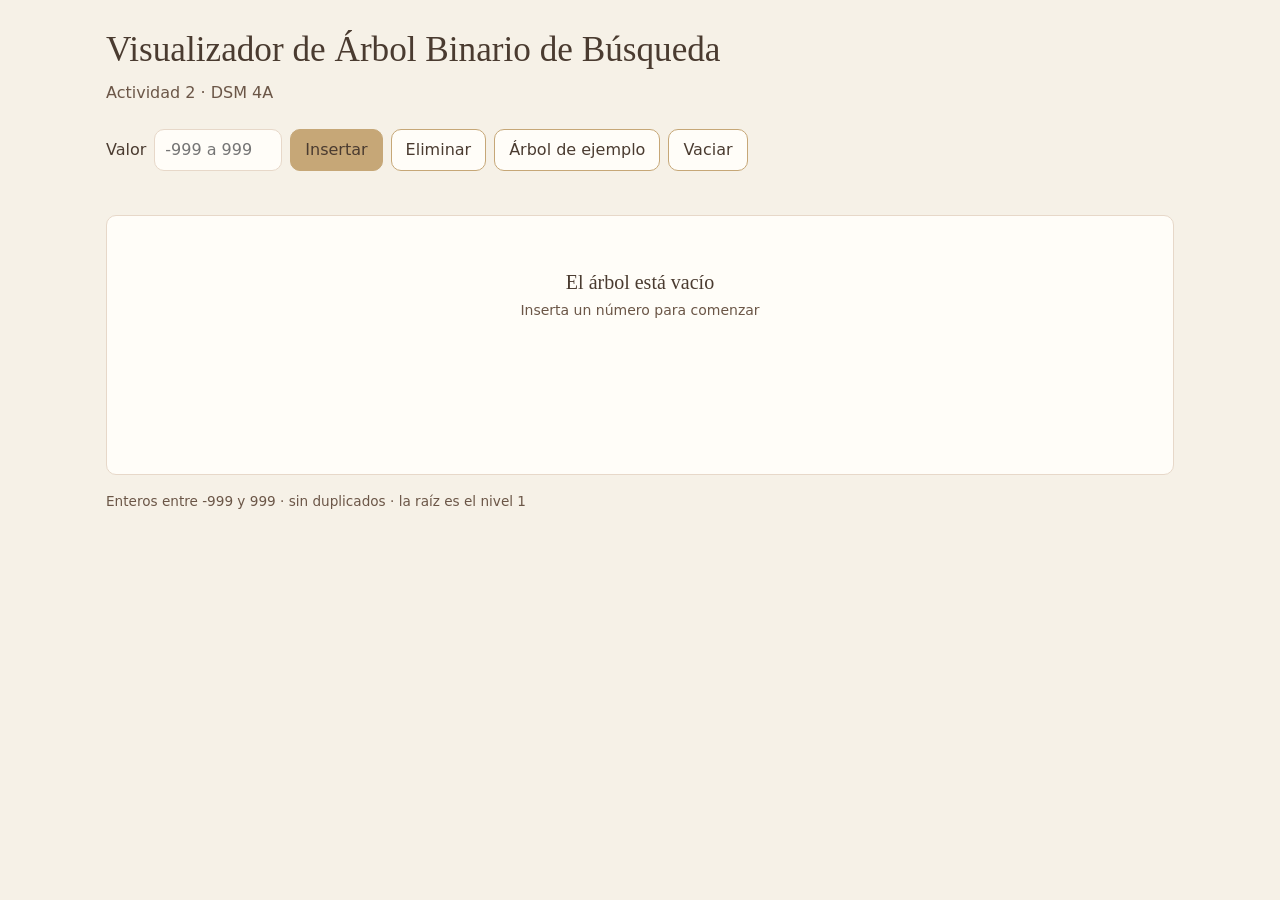
==== index.html @ 90ea9321 "Agrega representación gráfica del ABB en SVG (fase 2) - js/arbol-svg.js: cálculo de posiciones sin D" ====
<!DOCTYPE html>
<html lang="es">
<head>
  <meta charset="UTF-8">
  <meta name="viewport" content="width=device-width, initial-scale=1">
  <title>Visualizador de ABB</title>
  <meta name="description" content="Visualizador interactivo de un Árbol Binario de Búsqueda (ABB).">
  <link rel="stylesheet" href="css/estilos.css">
</head>
<body>
  <header class="encabezado contenedor">
    <h1>Visualizador de Árbol Binario de Búsqueda</h1>
    <p>Actividad 2 · DSM 4A</p>
  </header>

  <main class="contenedor">
    <!-- Controles PROVISIONALES para probar el dibujo.
         El menú definitivo se construye en la fase 3 (js/ui.js). -->
    <form id="formulario" class="controles" autocomplete="off">
      <label for="valor">Valor</label>
      <input id="valor" type="number" inputmode="numeric" step="1" min="-999" max="999" placeholder="-999 a 999">
      <button type="submit" class="boton boton-principal">Insertar</button>
      <button type="button" class="boton" id="btn-eliminar">Eliminar</button>
      <button type="button" class="boton" id="btn-ejemplo">Árbol de ejemplo</button>
      <button type="button" class="boton" id="btn-vaciar">Vaciar</button>
    </form>
    <p id="mensaje" class="mensaje" role="status" aria-live="polite"></p>

    <section class="lienzo" aria-label="Dibujo del árbol">
      <svg id="arbol" role="img" aria-label="Árbol binario de búsqueda"></svg>
    </section>
  </main>

  <footer class="pie contenedor">
    Enteros entre -999 y 999 · sin duplicados · la raíz es el nivel 1
  </footer>

  <script type="module" src="js/main.js"></script>
</body>
</html>
---- css/estilos.css ----
/* =========================================================
   Estilos del Visualizador de ABB
   Persona A

   Dirección artística (preliminar): jardín antiguo, pintura
   romántica; vintage, botánico, delicado y elegante.
   La decoración definitiva se hará en la fase de diseño; aquí
   solo hay estructura, legibilidad y los colores base.
   ========================================================= */

:root {
  /* Paleta preliminar */
  --marfil: #F6F1E7;
  --beige-calido: #E7D8C9;
  --rosa-antiguo: #D8C1B2;
  --verde-salvia: #A6B098;
  --marron-calido: #6B5647;
  --dorado-envejecido: #C6A777;

  /* Tonos derivados (para contraste suficiente en texto) */
  --marron-oscuro: #4A3B30;
  --papel: #FFFDF8;
  --verde-oscuro: #5E6B4E;
  --terracota: #9A4A3F;

  /* Roles: el resto del CSS usa estos nombres, no los colores directos */
  --color-fondo: var(--marfil);
  --color-superficie: var(--papel);
  --color-borde: var(--beige-calido);
  --color-texto: var(--marron-oscuro);
  --color-texto-suave: var(--marron-calido);
  --color-acento: var(--dorado-envejecido);
  --color-exito: var(--verde-oscuro);
  --color-error: var(--terracota);

  --color-nodo: var(--marfil);
  --color-nodo-borde: var(--verde-salvia);
  --color-nodo-texto: var(--marron-oscuro);
  --color-raiz: var(--dorado-envejecido);
  --color-raiz-borde: var(--marron-calido);
  --color-arista: var(--marron-calido);

  --fuente-titulos: Georgia, "Times New Roman", serif;
  --fuente-texto: system-ui, -apple-system, "Segoe UI", Roboto, sans-serif;
  --radio-borde: 10px;

  color-scheme: light;
}

/* ---------- Base ---------- */
*, *::before, *::after { box-sizing: border-box; }

body {
  margin: 0;
  background: var(--color-fondo);
  color: var(--color-texto);
  font-family: var(--fuente-texto);
  line-height: 1.5;
}

.contenedor {
  max-width: 1100px;
  margin: 0 auto;
  padding: 0 16px;
}

h1, h2 { font-family: var(--fuente-titulos); font-weight: normal; }

/* ---------- Encabezado ---------- */
/* Solo padding vertical: el horizontal (16px) lo da .contenedor */
.encabezado { padding-top: 24px; padding-bottom: 8px; }
.encabezado h1 { margin: 0; font-size: clamp(1.5rem, 4vw, 2.2rem); }
.encabezado p { margin: 4px 0 0; color: var(--color-texto-suave); }

/* ---------- Controles (provisionales) ---------- */
.controles {
  display: flex;
  flex-wrap: wrap;
  align-items: center;
  gap: 8px;
  margin: 16px 0 8px;
}

.controles input {
  width: 8rem;
  padding: 8px 10px;
  font: inherit;
  color: var(--color-texto);
  background: var(--color-superficie);
  border: 1px solid var(--color-borde);
  border-radius: var(--radio-borde);
}

.boton {
  padding: 8px 14px;
  font: inherit;
  color: var(--color-texto);
  background: var(--color-superficie);
  border: 1px solid var(--color-acento);
  border-radius: var(--radio-borde);
  cursor: pointer;
}
.boton:hover { background: var(--beige-calido); }
.boton-principal { background: var(--color-acento); }
.boton-principal:hover { background: var(--rosa-antiguo); }

input:focus-visible, .boton:focus-visible {
  outline: 2px solid var(--marron-calido);
  outline-offset: 2px;
}

.mensaje { min-height: 1.5em; margin: 4px 0 12px; }
.mensaje.exito { color: var(--color-exito); }
.mensaje.error { color: var(--color-error); }

/* ---------- Área del árbol ----------
   El SVG mide lo mismo que el dibujo. Si es más grande que el
   área, aparecen barras de desplazamiento. margin: 0 auto lo
   centra cuando es más pequeño, sin recortar cuando es más grande. */
.lienzo {
  overflow: auto;
  min-height: 260px;
  max-height: 70vh;
  padding: 8px;
  background: var(--color-superficie);
  border: 1px solid var(--color-borde);
  border-radius: var(--radio-borde);
}
.lienzo svg { display: block; margin: 0 auto; }

/* ---------- Árbol (SVG) ---------- */
.arista {
  stroke: var(--color-arista);
  stroke-width: 2;
  stroke-opacity: 0.55;
}

.nodo circle {
  fill: var(--color-nodo);
  stroke: var(--color-nodo-borde);
  stroke-width: 2.5;
}

.nodo text {
  fill: var(--color-nodo-texto);
  font-family: var(--fuente-texto);
  font-size: 14px;
  font-weight: 600;
  font-variant-numeric: tabular-nums;
  text-anchor: middle;
  dominant-baseline: central;
  pointer-events: none;
}

.nodo-raiz circle {
  fill: var(--color-raiz);
  stroke: var(--color-raiz-borde);
  stroke-width: 3;
}

.nodo .etiqueta-raiz {
  fill: var(--color-texto-suave);
  font-family: var(--fuente-titulos);
  font-size: 12px;
  font-style: italic;
  font-weight: normal;
}

.estado-vacio text { text-anchor: middle; dominant-baseline: central; }
.estado-vacio-titulo { fill: var(--color-texto); font-family: var(--fuente-titulos); font-size: 20px; }
.estado-vacio-ayuda { fill: var(--color-texto-suave); font-size: 14px; }

/* Clases del contrato de animación (estilo provisional, sin animar todavía) */
.nodo-activo circle { fill: var(--rosa-antiguo); stroke: var(--dorado-envejecido); }
.nodo-visitado circle { fill: var(--verde-salvia); }

/* ---------- Pie ---------- */
.pie { padding-top: 16px; padding-bottom: 24px;color: var(--color-texto-suave); font-size: 0.85rem; }
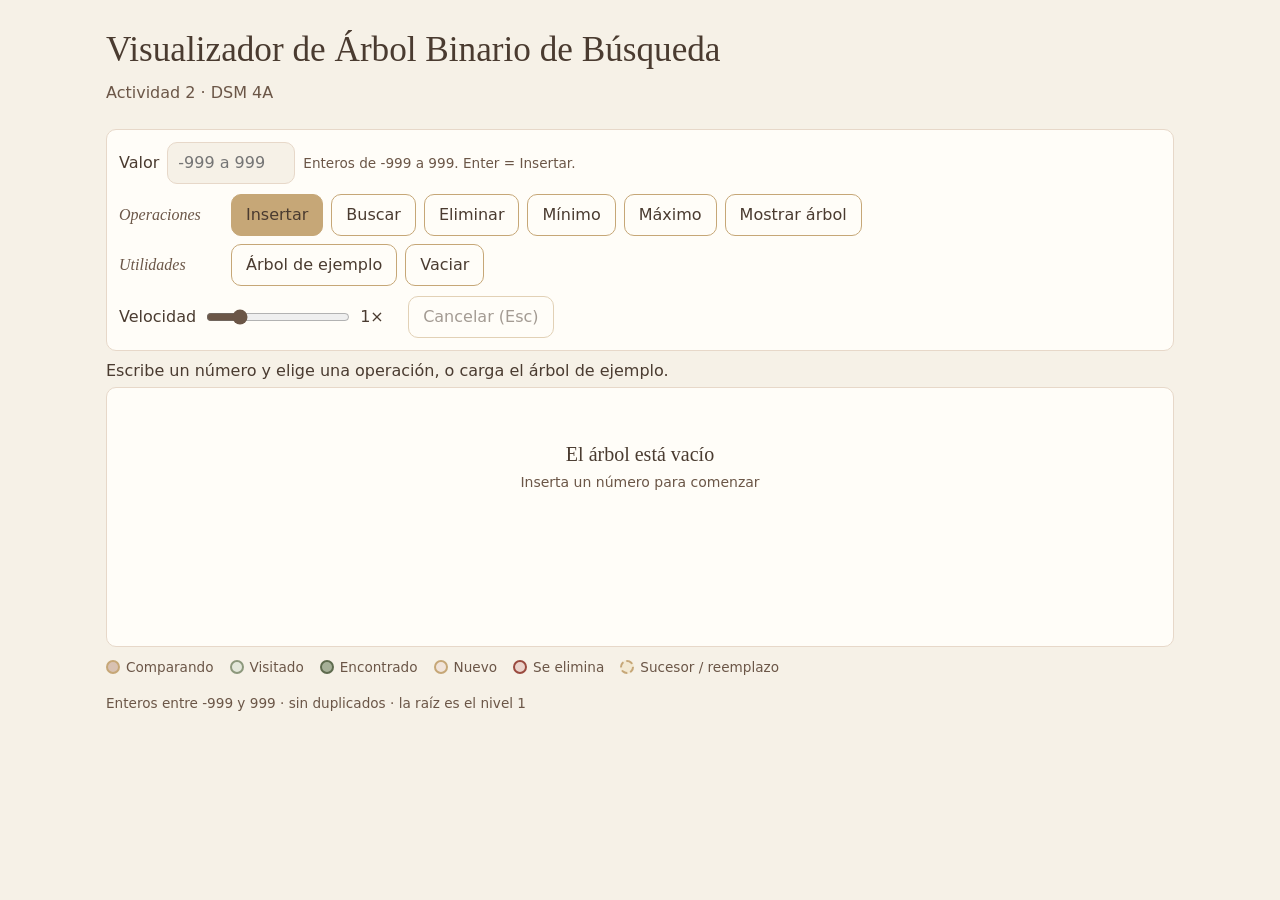
==== commit a1c928d1: "Agrega operaciones interactivas de la Parte A y animador compartido (fase 3) - js/animacion.js: anim" ====
--- a/index.html
+++ b/index.html
@@ -3,6 +3,7 @@
 <head>
   <meta charset="UTF-8">
   <meta name="viewport" content="width=device-width, initial-scale=1">
+  <link rel="icon" href="data:,">
   <title>Visualizador de ABB</title>
   <meta name="description" content="Visualizador interactivo de un Árbol Binario de Búsqueda (ABB).">
   <link rel="stylesheet" href="css/estilos.css">
@@ -14,21 +15,40 @@
   </header>
 
   <main class="contenedor">
-    <!-- Controles PROVISIONALES para probar el dibujo.
-         El menú definitivo se construye en la fase 3 (js/ui.js). -->
-    <form id="formulario" class="controles" autocomplete="off">
-      <label for="valor">Valor</label>
-      <input id="valor" type="number" inputmode="numeric" step="1" min="-999" max="999" placeholder="-999 a 999">
-      <button type="submit" class="boton boton-principal">Insertar</button>
-      <button type="button" class="boton" id="btn-eliminar">Eliminar</button>
-      <button type="button" class="boton" id="btn-ejemplo">Árbol de ejemplo</button>
-      <button type="button" class="boton" id="btn-vaciar">Vaciar</button>
-    </form>
+    <section class="panel" aria-label="Controles">
+      <form id="formulario" class="fila-entrada" autocomplete="off">
+        <label for="valor">Valor</label>
+        <input id="valor" type="number" inputmode="numeric" step="1" min="-999" max="999"
+               placeholder="-999 a 999" aria-describedby="ayuda-valor">
+        <span id="ayuda-valor" class="ayuda">Enteros de -999 a 999. Enter = Insertar.</span>
+      </form>
+
+      <!-- Los botones se generan desde js/ui.js (y luego la Parte B agrega los suyos). -->
+      <div id="menu" class="menu"></div>
+
+      <div class="fila-reproduccion">
+        <label for="velocidad">Velocidad</label>
+        <input id="velocidad" type="range" min="0.5" max="3" step="0.5" value="1">
+        <output id="velocidad-texto" for="velocidad">1×</output>
+        <button type="button" id="btn-cancelar" class="boton boton-cancelar" disabled>Cancelar (Esc)</button>
+      </div>
+    </section>
+
     <p id="mensaje" class="mensaje" role="status" aria-live="polite"></p>
+    <p id="camino" class="camino" hidden></p>
 
-    <section class="lienzo" aria-label="Dibujo del árbol">
+    <section id="lienzo" class="lienzo" aria-label="Dibujo del árbol">
       <svg id="arbol" role="img" aria-label="Árbol binario de búsqueda"></svg>
     </section>
+
+    <ul class="leyenda" aria-label="Significado de los colores">
+      <li><span class="muestra muestra-activo"></span>Comparando</li>
+      <li><span class="muestra muestra-visitado"></span>Visitado</li>
+      <li><span class="muestra muestra-encontrado"></span>Encontrado</li>
+      <li><span class="muestra muestra-nuevo"></span>Nuevo</li>
+      <li><span class="muestra muestra-eliminando"></span>Se elimina</li>
+      <li><span class="muestra muestra-sucesor"></span>Sucesor / reemplazo</li>
+    </ul>
   </main>
 
   <footer class="pie contenedor">
--- a/css/estilos.css
+++ b/css/estilos.css
@@ -40,6 +40,27 @@
   --color-raiz-borde: var(--marron-calido);
   --color-arista: var(--marron-calido);
 
+  /* Estados de animación (tonos suaves de la misma paleta) */
+  --estado-activo: var(--rosa-antiguo);
+  --estado-activo-borde: var(--dorado-envejecido);
+  --estado-visitado: #E3E7DA;          /* salvia muy clara */
+  --estado-visitado-borde: #8C987C;    /* salvia oscura */
+  --estado-encontrado: var(--verde-salvia);   /* distinto del dorado de la raíz */
+  --estado-encontrado-borde: var(--verde-oscuro);
+  --estado-nuevo: #F1E4DA;             /* rosa antiguo muy claro */
+  --estado-nuevo-borde: var(--dorado-envejecido);
+  --estado-eliminando: #EBD3CB;        /* terracota muy clara */
+  --estado-eliminando-borde: var(--terracota);
+  --estado-sucesor: #F3E9D2;           /* dorado muy claro */
+  --estado-sucesor-borde: var(--dorado-envejecido);
+  --estado-camino: var(--dorado-envejecido);
+
+  /* Duraciones base (a velocidad 1). El animador cambia --factor-velocidad. */
+  --duracion-cambio: 320ms;
+  --duracion-aparecer: 520ms;
+  --duracion-mover: 780ms;
+  --curva-suave: cubic-bezier(0.25, 0.1, 0.25, 1);
+
   --fuente-titulos: Georgia, "Times New Roman", serif;
   --fuente-texto: system-ui, -apple-system, "Segoe UI", Roboto, sans-serif;
   --radio-borde: 10px;
@@ -72,25 +93,7 @@
 .encabezado h1 { margin: 0; font-size: clamp(1.5rem, 4vw, 2.2rem); }
 .encabezado p { margin: 4px 0 0; color: var(--color-texto-suave); }
 
-/* ---------- Controles (provisionales) ---------- */
-.controles {
-  display: flex;
-  flex-wrap: wrap;
-  align-items: center;
-  gap: 8px;
-  margin: 16px 0 8px;
-}
-
-.controles input {
-  width: 8rem;
-  padding: 8px 10px;
-  font: inherit;
-  color: var(--color-texto);
-  background: var(--color-superficie);
-  border: 1px solid var(--color-borde);
-  border-radius: var(--radio-borde);
-}
-
+/* ---------- Botones ---------- */
 .boton {
   padding: 8px 14px;
   font: inherit;
@@ -109,9 +112,61 @@
   outline-offset: 2px;
 }
 
-.mensaje { min-height: 1.5em; margin: 4px 0 12px; }
+.boton:disabled { opacity: 0.5; cursor: not-allowed; }
+.boton:disabled:hover { background: var(--color-superficie); }
+.boton-principal:disabled:hover { background: var(--color-acento); }
+.boton-cancelar:not(:disabled) { border-color: var(--terracota); color: var(--terracota); }
+
+/* ---------- Panel de controles ---------- */
+.panel {
+  display: grid;
+  gap: 10px;
+  margin: 16px 0 8px;
+  padding: 12px;
+  background: var(--color-superficie);
+  border: 1px solid var(--color-borde);
+  border-radius: var(--radio-borde);
+}
+.fila-entrada, .fila-reproduccion, .grupo-menu {
+  display: flex;
+  flex-wrap: wrap;
+  align-items: center;
+  gap: 8px;
+}
+.fila-entrada input {
+  width: 8rem;
+  padding: 8px 10px;
+  font: inherit;
+  color: var(--color-texto);
+  background: var(--color-fondo);
+  border: 1px solid var(--color-borde);
+  border-radius: var(--radio-borde);
+}
+.ayuda { color: var(--color-texto-suave); font-size: 0.85rem; }
+.menu { display: grid; gap: 8px; }
+.titulo-grupo {
+  min-width: 6.5rem;
+  color: var(--color-texto-suave);
+  font-family: var(--fuente-titulos);
+  font-style: italic;
+}
+@media (max-width: 600px) {
+  .titulo-grupo { flex-basis: 100%; }
+}
+.fila-reproduccion input[type="range"] { accent-color: var(--marron-calido); width: 9rem; }
+.fila-reproduccion output { min-width: 2.5rem; font-variant-numeric: tabular-nums; }
+
+/* ---------- Mensajes ---------- */
+.mensaje { min-height: 1.5em; margin: 8px 0 4px; }
 .mensaje.exito { color: var(--color-exito); }
 .mensaje.error { color: var(--color-error); }
+.mensaje.aviso { color: var(--marron-calido); }
+.camino {
+  margin: 0 0 10px;
+  color: var(--color-texto-suave);
+  font-size: 0.9rem;
+  font-variant-numeric: tabular-nums;
+}
 
 /* ---------- Área del árbol ----------
    El SVG mide lo mismo que el dibujo. Si es más grande que el
@@ -133,12 +188,26 @@
   stroke: var(--color-arista);
   stroke-width: 2;
   stroke-opacity: 0.55;
+  transition: stroke calc(var(--duracion-cambio) / var(--factor-velocidad, 1)) var(--curva-suave),
+              stroke-width calc(var(--duracion-cambio) / var(--factor-velocidad, 1)) var(--curva-suave),
+              opacity calc(var(--duracion-cambio) / var(--factor-velocidad, 1)) var(--curva-suave);
+}
+
+/* transform-box: fill-box + transform-origin: center hace que cualquier
+   scale() se aplique alrededor del centro del círculo de cada nodo. */
+.nodo {
+  transform-box: fill-box;
+  transform-origin: center;
+  transition: transform calc(var(--duracion-cambio) / var(--factor-velocidad, 1)) var(--curva-suave),
+              opacity calc(var(--duracion-cambio) / var(--factor-velocidad, 1)) var(--curva-suave);
 }
 
 .nodo circle {
   fill: var(--color-nodo);
   stroke: var(--color-nodo-borde);
   stroke-width: 2.5;
+  transition: fill calc(var(--duracion-cambio) / var(--factor-velocidad, 1)) var(--curva-suave),
+              stroke calc(var(--duracion-cambio) / var(--factor-velocidad, 1)) var(--curva-suave);
 }
 
 .nodo text {
@@ -158,21 +227,96 @@
   stroke-width: 3;
 }
 
-.nodo .etiqueta-raiz {
+.etiqueta-raiz {
   fill: var(--color-texto-suave);
   font-family: var(--fuente-titulos);
   font-size: 12px;
   font-style: italic;
-  font-weight: normal;
-}
+  text-anchor: middle;
+  dominant-baseline: central;
+}
+.etiquetas { transition: opacity calc(var(--duracion-cambio) / var(--factor-velocidad, 1)) var(--curva-suave); }
 
 .estado-vacio text { text-anchor: middle; dominant-baseline: central; }
 .estado-vacio-titulo { fill: var(--color-texto); font-family: var(--fuente-titulos); font-size: 20px; }
 .estado-vacio-ayuda { fill: var(--color-texto-suave); font-size: 14px; }
 
-/* Clases del contrato de animación (estilo provisional, sin animar todavía) */
-.nodo-activo circle { fill: var(--rosa-antiguo); stroke: var(--dorado-envejecido); }
-.nodo-visitado circle { fill: var(--verde-salvia); }
+/* ---------- Estados de animación (contrato de js/animacion.js) ----------
+   El orden importa: si un nodo tiene varias clases, gana la última regla. */
+.nodo-visitado circle { fill: var(--estado-visitado); stroke: var(--estado-visitado-borde); }
+
+.nodo-activo { transform: scale(1.14); }
+.nodo-activo circle { fill: var(--estado-activo); stroke: var(--estado-activo-borde); stroke-width: 3.5; }
+
+.nodo-encontrado { transform: scale(1.1); }
+.nodo-encontrado circle {
+  fill: var(--estado-encontrado);
+  stroke: var(--estado-encontrado-borde);
+  stroke-width: 3.5;
+  filter: drop-shadow(0 0 5px rgb(94 107 78 / 0.45));
+}
+
+.nodo-nuevo circle { fill: var(--estado-nuevo); stroke: var(--estado-nuevo-borde); stroke-width: 3.5; }
+.nodo-nuevo { animation: aparecer calc(var(--duracion-aparecer) / var(--factor-velocidad, 1)) var(--curva-suave) both; }
+
+.nodo-sucesor circle { fill: var(--estado-sucesor); stroke: var(--estado-sucesor-borde); stroke-width: 3; stroke-dasharray: 5 3; }
+.nodo-reemplazo circle { fill: var(--estado-sucesor); stroke: var(--estado-sucesor-borde); stroke-width: 3.5; }
+
+.nodo-eliminando circle { fill: var(--estado-eliminando); stroke: var(--estado-eliminando-borde); stroke-width: 3.5; }
+.nodo-desvanecer { opacity: 0; transform: scale(0.6); }
+
+.nodo-oculto, .arista-oculta { opacity: 0; }
+
+.arista-camino { stroke: var(--estado-camino); stroke-opacity: 1; stroke-width: 3.5; }
+
+/* Copia temporal que viaja al mover el valor del sucesor */
+.valor-en-movimiento { transition: transform calc(var(--duracion-mover) / var(--factor-velocidad, 1)) var(--curva-suave); }
+.valor-en-movimiento circle {
+  fill: var(--estado-sucesor);
+  stroke: var(--estado-sucesor-borde);
+  stroke-width: 3;
+  filter: drop-shadow(0 2px 4px rgb(107 86 71 / 0.3));
+}
+.valor-en-movimiento text {
+  fill: var(--color-nodo-texto);
+  font-size: 14px;
+  font-weight: 600;
+  text-anchor: middle;
+  dominant-baseline: central;
+}
+
+@keyframes aparecer {
+  from { opacity: 0; transform: scale(0.4); }
+  to { opacity: 1; transform: scale(1); }
+}
+
+/* Movimiento reducido: sin escalas, desplazamientos ni apariciones animadas.
+   Los cambios de color se mantienen (informan sin mover nada). */
+@media (prefers-reduced-motion: reduce) {
+  .nodo, .nodo circle, .arista, .etiquetas, .valor-en-movimiento { transition: none; }
+  .nodo-nuevo { animation: none; }
+  .nodo-activo, .nodo-encontrado, .nodo-desvanecer { transform: none; }
+}
+
+/* ---------- Leyenda ---------- */
+.leyenda {
+  display: flex;
+  flex-wrap: wrap;
+  gap: 6px 16px;
+  margin: 10px 0 0;
+  padding: 0;
+  list-style: none;
+  color: var(--color-texto-suave);
+  font-size: 0.85rem;
+}
+.leyenda li { display: flex; align-items: center; gap: 6px; }
+.muestra { width: 14px; height: 14px; border-radius: 50%; border: 2px solid; }
+.muestra-activo { background: var(--estado-activo); border-color: var(--estado-activo-borde); }
+.muestra-visitado { background: var(--estado-visitado); border-color: var(--estado-visitado-borde); }
+.muestra-encontrado { background: var(--estado-encontrado); border-color: var(--estado-encontrado-borde); }
+.muestra-nuevo { background: var(--estado-nuevo); border-color: var(--estado-nuevo-borde); }
+.muestra-eliminando { background: var(--estado-eliminando); border-color: var(--estado-eliminando-borde); }
+.muestra-sucesor { background: var(--estado-sucesor); border-color: var(--estado-sucesor-borde); border-style: dashed; }
 
 /* ---------- Pie ---------- */
 .pie { padding-top: 16px; padding-bottom: 24px;color: var(--color-texto-suave); font-size: 0.85rem; }
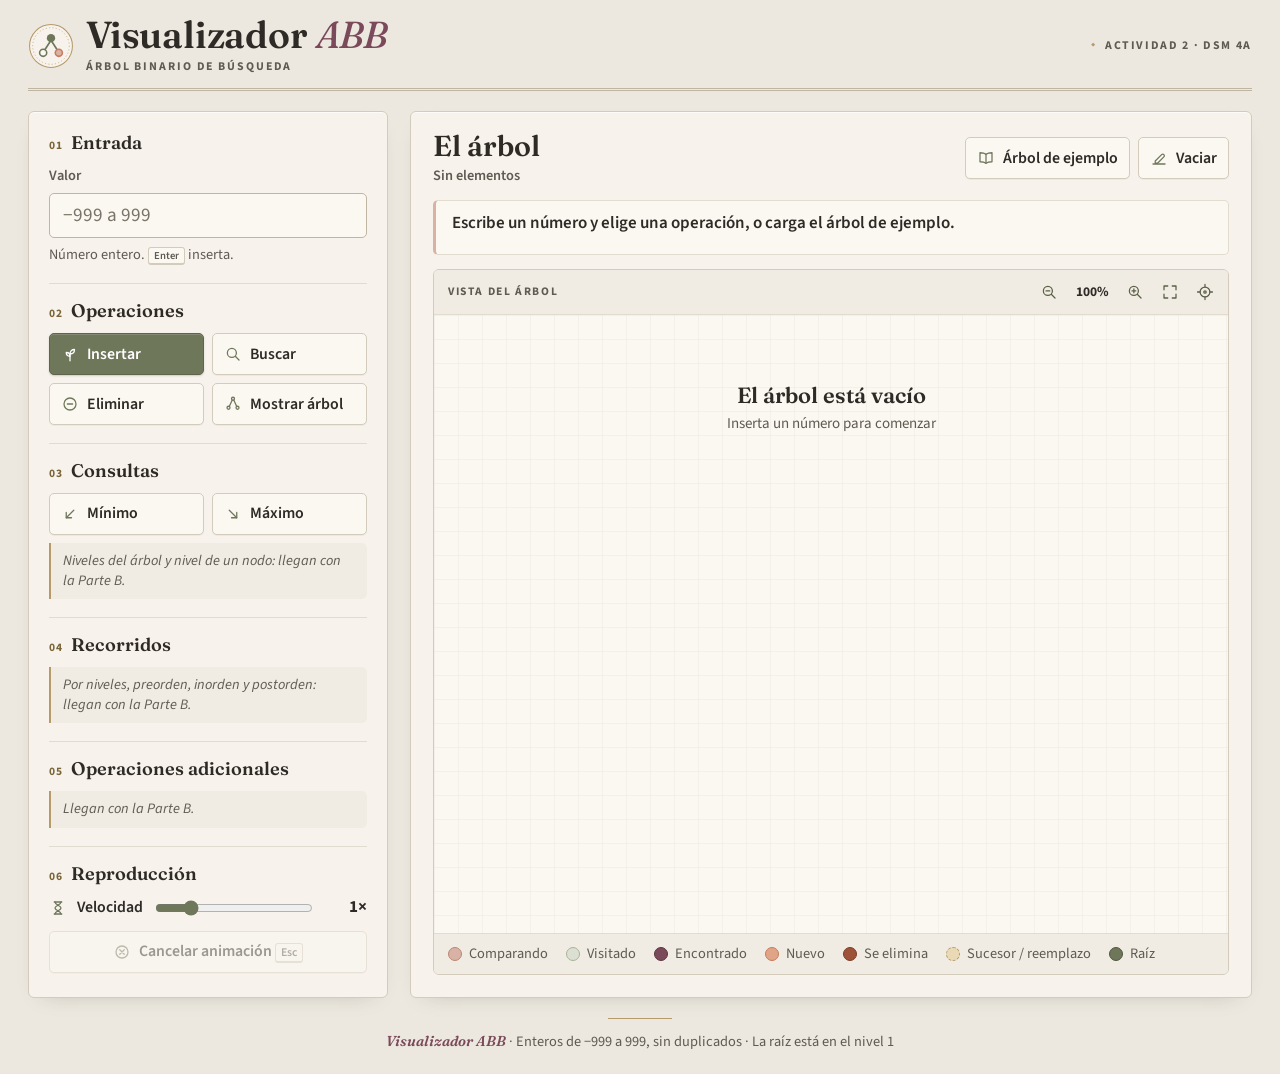
==== commit b4b60439: "Agrega diseño definitivo "Visualizador ABB" y mejoras de interfaz (fase 4) - Estética editorial retr" ====
--- a/index.html
+++ b/index.html
@@ -4,55 +4,139 @@
   <meta charset="UTF-8">
   <meta name="viewport" content="width=device-width, initial-scale=1">
   <link rel="icon" href="data:,">
-  <title>Visualizador de ABB</title>
-  <meta name="description" content="Visualizador interactivo de un Árbol Binario de Búsqueda (ABB).">
+  <title>Visualizador ABB · Árbol binario de búsqueda</title>
+  <meta name="description" content="Visualizador interactivo de un árbol binario de búsqueda (ABB): inserción, búsqueda, eliminación y recorridos animados.">
+  <!-- Tipografías: si no cargan, css/estilos.css usa alternativas locales. -->
+  <link rel="preconnect" href="https://fonts.googleapis.com">
+  <link rel="preconnect" href="https://fonts.gstatic.com" crossorigin>
+  <link rel="stylesheet" href="https://fonts.googleapis.com/css2?family=Fraunces:ital,opsz,wght@0,9..144,500;0,9..144,600;1,9..144,500;1,9..144,600&family=Source+Sans+3:wght@400;600;700&display=swap">
   <link rel="stylesheet" href="css/estilos.css">
 </head>
 <body>
-  <header class="encabezado contenedor">
-    <h1>Visualizador de Árbol Binario de Búsqueda</h1>
-    <p>Actividad 2 · DSM 4A</p>
+  <!-- Íconos lineales (SVG en línea, sin imágenes). -->
+  <svg class="sprite" aria-hidden="true" focusable="false">
+    <defs>
+      <!-- Íconos (24×24, trazo heredado del botón) -->
+      <symbol id="i-insertar" viewBox="0 0 24 24"><path d="M12 21v-9"/><path d="M12 12c0-3.6 2.4-6 6-6 0 3.6-2.4 6-6 6Z"/><path d="M12 15c0-3-2-5-5-5 0 3 2 5 5 5Z"/></symbol>
+      <symbol id="i-buscar" viewBox="0 0 24 24"><circle cx="10.5" cy="10.5" r="6"/><path d="m15 15 5 5"/></symbol>
+      <symbol id="i-eliminar" viewBox="0 0 24 24"><circle cx="12" cy="12" r="8"/><path d="M8.5 12h7"/></symbol>
+      <symbol id="i-mostrar" viewBox="0 0 24 24"><circle cx="12" cy="5" r="2"/><circle cx="6" cy="17" r="2"/><circle cx="18" cy="17" r="2"/><path d="M11 6.8 7 15.2M13 6.8l4 8.4"/></symbol>
+      <symbol id="i-minimo" viewBox="0 0 24 24"><path d="M17 7 7 17"/><path d="M7 10v7h7"/></symbol>
+      <symbol id="i-maximo" viewBox="0 0 24 24"><path d="m7 7 10 10"/><path d="M17 10v7h-7"/></symbol>
+      <symbol id="i-ejemplo" viewBox="0 0 24 24"><path d="M12 7c-2-1.5-4.5-2-8-2v12c3.5 0 6 .5 8 2 2-1.5 4.5-2 8-2V5c-3.5 0-6 .5-8 2Z"/><path d="M12 7v12"/></symbol>
+      <symbol id="i-vaciar" viewBox="0 0 24 24"><path d="M4 20h16"/><path d="m7 16 8.5-8.5a2.1 2.1 0 0 1 3 3L10 19H7v-3Z"/></symbol>
+      <symbol id="i-cancelar" viewBox="0 0 24 24"><circle cx="12" cy="12" r="8"/><path d="m9 9 6 6m0-6-6 6"/></symbol>
+      <symbol id="i-velocidad" viewBox="0 0 24 24"><path d="M7 4h10M7 20h10"/><path d="M8 4c0 4 8 4.5 8 8s-8 4-8 8M16 4c0 4-8 4.5-8 8s8 4 8 8"/></symbol>
+      <symbol id="i-recorrido" viewBox="0 0 24 24"><circle cx="5" cy="6" r="1.6"/><circle cx="12" cy="12" r="1.6"/><circle cx="19" cy="18" r="1.6"/><path d="M6.4 7.2 10.6 10.8M13.4 13.2l4.2 3.6"/></symbol>
+      <symbol id="i-consulta" viewBox="0 0 24 24"><path d="M4 19h16"/><path d="M7 19v-8m5 8V6m5 13v-5"/></symbol>
+      <symbol id="i-adicional" viewBox="0 0 24 24"><path d="M12 4v4m0 8v4M4 12h4m8 0h4"/><circle cx="12" cy="12" r="2"/></symbol>
+      <symbol id="i-acercar" viewBox="0 0 24 24"><circle cx="10.5" cy="10.5" r="6"/><path d="m15 15 5 5M8 10.5h5M10.5 8v5"/></symbol>
+      <symbol id="i-alejar" viewBox="0 0 24 24"><circle cx="10.5" cy="10.5" r="6"/><path d="m15 15 5 5M8 10.5h5"/></symbol>
+      <symbol id="i-ajustar" viewBox="0 0 24 24"><path d="M4 9V4h5M20 9V4h-5M4 15v5h5M20 15v5h-5"/></symbol>
+      <symbol id="i-centrar" viewBox="0 0 24 24"><circle cx="12" cy="12" r="6.5"/><circle cx="12" cy="12" r="1.6"/><path d="M12 2v3.5M12 18.5V22M2 12h3.5M18.5 12H22"/></symbol>
+    </defs>
+  </svg>
+
+  <header class="cabecera">
+    <div class="marca-app">
+      <!-- Distintivo: sello con un pequeño árbol de tres nodos -->
+      <svg class="distintivo" viewBox="0 0 44 44" aria-hidden="true" focusable="false">
+        <circle cx="22" cy="22" r="20.5" fill="#F7F3EC" stroke="#B59A6A" stroke-width="1"/>
+        <circle cx="22" cy="22" r="17.5" fill="none" stroke="#B59A6A" stroke-width=".6" stroke-dasharray="1.2 2"/>
+        <path d="M22 16.5 15.5 26.5M22 16.5 28.5 26.5" fill="none" stroke="#6F775B" stroke-width="1.6" stroke-linecap="round"/>
+        <circle cx="22" cy="14.5" r="4" fill="#6F775B"/>
+        <circle cx="14.5" cy="28.5" r="3.4" fill="#FBF8F2" stroke="#6F775B" stroke-width="1.5"/>
+        <circle cx="29.5" cy="28.5" r="3.4" fill="#D9B2A6" stroke="#C97A5B" stroke-width="1.5"/>
+      </svg>
+      <div>
+        <h1>Visualizador <span>ABB</span></h1>
+        <p class="subtitulo">Árbol binario de búsqueda</p>
+      </div>
+    </div>
+    <p class="cabecera-nota">Actividad 2 · DSM 4A</p>
   </header>
 
-  <main class="contenedor">
-    <section class="panel" aria-label="Controles">
-      <form id="formulario" class="fila-entrada" autocomplete="off">
+  <main class="taller">
+    <aside class="panel" aria-label="Controles">
+      <form id="formulario" class="campo-valor" autocomplete="off" aria-labelledby="titulo-entrada">
+        <h3 class="titulo-seccion" id="titulo-entrada">Entrada</h3>
         <label for="valor">Valor</label>
         <input id="valor" type="number" inputmode="numeric" step="1" min="-999" max="999"
-               placeholder="-999 a 999" aria-describedby="ayuda-valor">
-        <span id="ayuda-valor" class="ayuda">Enteros de -999 a 999. Enter = Insertar.</span>
+               placeholder="−999 a 999" aria-describedby="ayuda-valor">
+        <p id="ayuda-valor" class="ayuda">Número entero. <kbd>Enter</kbd> inserta.</p>
       </form>
 
-      <!-- Los botones se generan desde js/ui.js (y luego la Parte B agrega los suyos). -->
-      <div id="menu" class="menu"></div>
+      <!-- Las secciones y sus botones se generan desde js/ui.js. -->
+      <nav id="menu" class="menu" aria-label="Operaciones del árbol"></nav>
 
-      <div class="fila-reproduccion">
-        <label for="velocidad">Velocidad</label>
-        <input id="velocidad" type="range" min="0.5" max="3" step="0.5" value="1">
-        <output id="velocidad-texto" for="velocidad">1×</output>
-        <button type="button" id="btn-cancelar" class="boton boton-cancelar" disabled>Cancelar (Esc)</button>
+      <div class="reproduccion">
+        <h3 class="titulo-seccion">Reproducción</h3>
+        <div class="fila-velocidad">
+          <svg class="icono" aria-hidden="true" focusable="false"><use href="#i-velocidad"/></svg>
+          <label for="velocidad">Velocidad</label>
+          <input id="velocidad" type="range" min="0.5" max="3" step="0.5" value="1">
+          <output id="velocidad-texto" for="velocidad">1×</output>
+        </div>
+        <button type="button" id="btn-cancelar" class="boton boton-cancelar" disabled>
+          <svg class="icono" aria-hidden="true" focusable="false"><use href="#i-cancelar"/></svg>
+          <span>Cancelar animación <kbd>Esc</kbd></span>
+        </button>
+      </div>
+    </aside>
+
+    <section class="escena" aria-labelledby="titulo-escena">
+
+      <div class="escena-cabecera">
+        <div>
+          <h2 id="titulo-escena">El árbol</h2>
+          <p id="resumen-arbol" class="resumen-arbol">Sin elementos</p>
+        </div>
+        <div id="utilidades" class="utilidades" role="group" aria-label="Utilidades"></div>
+      </div>
+
+      <div class="cartela">
+        <p id="mensaje" class="mensaje" role="status" aria-live="polite"></p>
+        <p id="camino" class="camino" hidden></p>
+      </div>
+
+      <div class="marco-lienzo">
+        <div class="barra-lienzo">
+          <p class="rotulo-lienzo">Vista del árbol</p>
+          <!-- Zoom: solo cambia el tamaño en pantalla; el dibujo y sus coordenadas no cambian. -->
+          <div class="zoom" role="group" aria-label="Zoom del árbol">
+            <button type="button" class="boton-zoom" id="zoom-alejar" aria-label="Alejar" title="Alejar">
+              <svg class="icono" aria-hidden="true" focusable="false"><use href="#i-alejar"/></svg>
+            </button>
+            <output id="zoom-texto" class="zoom-texto" for="zoom-alejar zoom-acercar" aria-live="polite">100%</output>
+            <button type="button" class="boton-zoom" id="zoom-acercar" aria-label="Acercar" title="Acercar">
+              <svg class="icono" aria-hidden="true" focusable="false"><use href="#i-acercar"/></svg>
+            </button>
+            <button type="button" class="boton-zoom" id="zoom-ajustar" aria-label="Ajustar el árbol al área" title="Ajustar al área">
+              <svg class="icono" aria-hidden="true" focusable="false"><use href="#i-ajustar"/></svg>
+            </button>
+            <button type="button" class="boton-zoom" id="zoom-centrar" aria-label="Tamaño real y centrar en la raíz" title="100% y centrar en la raíz">
+              <svg class="icono" aria-hidden="true" focusable="false"><use href="#i-centrar"/></svg>
+            </button>
+          </div>
+        </div>
+        <div id="lienzo" class="lienzo" aria-label="Dibujo del árbol" tabindex="0">
+          <svg id="arbol" role="img" aria-label="Árbol binario de búsqueda"></svg>
+        </div>
+        <ul class="leyenda" aria-label="Significado de los colores">
+          <li><span class="muestra muestra-activo"></span>Comparando</li>
+          <li><span class="muestra muestra-visitado"></span>Visitado</li>
+          <li><span class="muestra muestra-encontrado"></span>Encontrado</li>
+          <li><span class="muestra muestra-nuevo"></span>Nuevo</li>
+          <li><span class="muestra muestra-eliminando"></span>Se elimina</li>
+          <li><span class="muestra muestra-sucesor"></span>Sucesor / reemplazo</li>
+          <li><span class="muestra muestra-raiz"></span>Raíz</li>
+        </ul>
       </div>
     </section>
-
-    <p id="mensaje" class="mensaje" role="status" aria-live="polite"></p>
-    <p id="camino" class="camino" hidden></p>
-
-    <section id="lienzo" class="lienzo" aria-label="Dibujo del árbol">
-      <svg id="arbol" role="img" aria-label="Árbol binario de búsqueda"></svg>
-    </section>
-
-    <ul class="leyenda" aria-label="Significado de los colores">
-      <li><span class="muestra muestra-activo"></span>Comparando</li>
-      <li><span class="muestra muestra-visitado"></span>Visitado</li>
-      <li><span class="muestra muestra-encontrado"></span>Encontrado</li>
-      <li><span class="muestra muestra-nuevo"></span>Nuevo</li>
-      <li><span class="muestra muestra-eliminando"></span>Se elimina</li>
-      <li><span class="muestra muestra-sucesor"></span>Sucesor / reemplazo</li>
-    </ul>
   </main>
 
-  <footer class="pie contenedor">
-    Enteros entre -999 y 999 · sin duplicados · la raíz es el nivel 1
+  <footer class="pie">
+    <p><span class="marca">Visualizador ABB</span> · Enteros de −999 a 999, sin duplicados · La raíz está en el nivel 1</p>
   </footer>
 
   <script type="module" src="js/main.js"></script>
--- a/css/estilos.css
+++ b/css/estilos.css
@@ -1,322 +1,730 @@
 /* =========================================================
-   Estilos del Visualizador de ABB
-   Persona A
-
-   Dirección artística (preliminar): jardín antiguo, pintura
-   romántica; vintage, botánico, delicado y elegante.
-   La decoración definitiva se hará en la fase de diseño; aquí
-   solo hay estructura, legibilidad y los colores base.
+   Visualizador ABB · Árbol binario de búsqueda
+   Estilos (Persona A)
+
+   Dirección: editorial retro suave, académica. Papel cálido,
+   filetes finos, grupos numerados como en un índice impreso,
+   serif con carácter (Fraunces) para los títulos y una sans
+   muy legible (Source Sans 3) para todo lo funcional.
+   El color se usa con moderación: oliva para la estructura,
+   coral y rosa viejo como acentos, borgoña y dorado mate
+   para detalles puntuales.
+
+   Índice
+     1. Variables (paleta, tipografía, estados, duraciones)
+     2. Base y escala tipográfica
+     3. Encabezado (cabecera tipo masthead)
+     4. Disposición general y paneles
+     5. Panel de controles (grupos numerados)
+     6. Área del árbol (cartela, marco con barra, lienzo y leyenda)
+     7. Árbol SVG y estados de animación
+     8. Pie
+     9. Adaptación a tablet y celular
+    10. Movimiento reducido
    ========================================================= */
 
+/* ---------- 1. Variables ---------- */
 :root {
-  /* Paleta preliminar */
-  --marfil: #F6F1E7;
-  --beige-calido: #E7D8C9;
-  --rosa-antiguo: #D8C1B2;
-  --verde-salvia: #A6B098;
-  --marron-calido: #6B5647;
-  --dorado-envejecido: #C6A777;
-
-  /* Tonos derivados (para contraste suficiente en texto) */
-  --marron-oscuro: #4A3B30;
-  --papel: #FFFDF8;
-  --verde-oscuro: #5E6B4E;
-  --terracota: #9A4A3F;
-
-  /* Roles: el resto del CSS usa estos nombres, no los colores directos */
-  --color-fondo: var(--marfil);
-  --color-superficie: var(--papel);
-  --color-borde: var(--beige-calido);
-  --color-texto: var(--marron-oscuro);
-  --color-texto-suave: var(--marron-calido);
-  --color-acento: var(--dorado-envejecido);
-  --color-exito: var(--verde-oscuro);
-  --color-error: var(--terracota);
-
-  --color-nodo: var(--marfil);
-  --color-nodo-borde: var(--verde-salvia);
-  --color-nodo-texto: var(--marron-oscuro);
-  --color-raiz: var(--dorado-envejecido);
-  --color-raiz-borde: var(--marron-calido);
-  --color-arista: var(--marron-calido);
-
-  /* Estados de animación (tonos suaves de la misma paleta) */
-  --estado-activo: var(--rosa-antiguo);
-  --estado-activo-borde: var(--dorado-envejecido);
-  --estado-visitado: #E3E7DA;          /* salvia muy clara */
-  --estado-visitado-borde: #8C987C;    /* salvia oscura */
-  --estado-encontrado: var(--verde-salvia);   /* distinto del dorado de la raíz */
-  --estado-encontrado-borde: var(--verde-oscuro);
-  --estado-nuevo: #F1E4DA;             /* rosa antiguo muy claro */
-  --estado-nuevo-borde: var(--dorado-envejecido);
-  --estado-eliminando: #EBD3CB;        /* terracota muy clara */
-  --estado-eliminando-borde: var(--terracota);
-  --estado-sucesor: #F3E9D2;           /* dorado muy claro */
-  --estado-sucesor-borde: var(--dorado-envejecido);
-  --estado-camino: var(--dorado-envejecido);
+  /* Paleta */
+  --fondo: #ECE8DF;
+  --panel: #F7F3EC;
+  --panel-2: #E4DED2;          /* panel secundario: barras y notas */
+  --panel-3: #F1ECE3;          /* intermedio para franjas del marco */
+  --lienzo: #FBF8F2;
+  --texto: #2E2A26;            /* 11.6:1 sobre el fondo */
+  --texto-suave: #5F5A52;      /* 6.2:1 sobre el panel · 5.1:1 sobre el panel secundario */
+  --oliva: #6F775B;            /* estructura · texto blanco 4.7:1 */
+  --oliva-oscuro: #5E654B;     /* hover del botón principal · 6.1:1 */
+  --oliva-texto: #5A6148;      /* texto oliva · 5.9:1 */
+  --salvia: #AAB29A;
+  --salvia-tenue: #E3E6DA;
+  --coral: #C97A5B;
+  --coral-texto: #9A4F33;      /* errores y cancelar · 5.4:1 */
+  --rosa: #D9B2A6;
+  --rosa-tenue: #F4E6E0;
+  --borgona: #7B4A5A;          /* énfasis · 6.4:1 sobre el panel */
+  --dorado: #B59A6A;           /* filetes y detalles */
+  --dorado-texto: #7A6539;     /* números de grupo · 5.1:1 */
+  --linea: #D3CBBC;            /* bordes finos */
+  --linea-suave: #E2DBCF;
+  --linea-fuerte: #BFB5A3;
+
+  /* Tipografía */
+  --fuente-titulos: "Fraunces", "Iowan Old Style", "Palatino Linotype", "Book Antiqua", Georgia, serif;
+  --fuente-texto: "Source Sans 3", "Source Sans Pro", "Segoe UI", system-ui, -apple-system, Roboto, sans-serif;
+  /* Escala responsiva: crece con el ancho de pantalla dentro de límites legibles */
+  --t-base: clamp(0.97rem, 0.93rem + 0.2vw, 1.0625rem);
+  --t-pequeno: clamp(0.84rem, 0.82rem + 0.1vw, 0.9rem);
+  --t-boton: clamp(0.94rem, 0.91rem + 0.12vw, 0.99rem);
+  --t-grupo: clamp(1.02rem, 0.96rem + 0.25vw, 1.14rem);
+  --t-h2: clamp(1.4rem, 1.2rem + 0.8vw, 1.8rem);
+  --t-h1: clamp(1.6rem, 1.15rem + 1.7vw, 2.35rem);
+
+  /* Nodos */
+  --nodo-relleno: #FFFDF8;
+  --nodo-borde: #5F5A52;
+  --nodo-anillo: #DCCDAA;      /* filete dorado interior */
+  --nodo-texto: var(--texto);
+  --raiz-relleno: var(--oliva);   /* raíz: oliva con número blanco */
+  --raiz-borde: #4F5640;
+  --raiz-texto: #FFFFFF;
+  --arista: #8C8577;
+
+  /* Estados del árbol */
+  --estado-activo: var(--rosa);               /* comparando · texto 7.4:1 */
+  --estado-activo-borde: #B98676;
+  --estado-visitado: #DCE0D2;                 /* visitado · salvia · texto 10.6:1 */
+  --estado-visitado-borde: var(--salvia);
+  --estado-encontrado: var(--borgona);        /* texto blanco 7.1:1 */
+  --estado-encontrado-borde: #5E3443;
+  --estado-encontrado-texto: #FFFFFF;
+  --estado-nuevo: #E0A487;                    /* coral claro · texto 6.7:1 */
+  --estado-nuevo-borde: var(--coral);
+  --estado-eliminando: #9E5238;               /* terracota · texto blanco 5.7:1 */
+  --estado-eliminando-borde: #7A3D29;
+  --estado-eliminando-texto: #FFFFFF;
+  --estado-sucesor: #E9D9B4;                  /* dorado claro · texto 10.2:1 */
+  --estado-sucesor-borde: var(--dorado);
+  --estado-camino: var(--coral);
 
   /* Duraciones base (a velocidad 1). El animador cambia --factor-velocidad. */
-  --duracion-cambio: 320ms;
-  --duracion-aparecer: 520ms;
-  --duracion-mover: 780ms;
-  --curva-suave: cubic-bezier(0.25, 0.1, 0.25, 1);
-
-  --fuente-titulos: Georgia, "Times New Roman", serif;
-  --fuente-texto: system-ui, -apple-system, "Segoe UI", Roboto, sans-serif;
-  --radio-borde: 10px;
+  --duracion-cambio: 380ms;
+  --duracion-aparecer: 640ms;
+  --duracion-mover: 820ms;
+  --curva-suave: cubic-bezier(0.33, 0, 0.2, 1);
+  --curva-brote: cubic-bezier(0.2, 0.7, 0.3, 1);
+
+  --radio: 6px;
+  --radio-control: 5px;
+  --sombra-panel: 0 1px 0 rgb(255 255 255 / 0.7) inset, 0 8px 22px -16px rgb(46 42 38 / 0.35);
 
   color-scheme: light;
 }
 
-/* ---------- Base ---------- */
+/* ---------- 2. Base y escala tipográfica ---------- */
 *, *::before, *::after { box-sizing: border-box; }
+
+html { -webkit-text-size-adjust: 100%; }
 
 body {
   margin: 0;
-  background: var(--color-fondo);
-  color: var(--color-texto);
+  min-height: 100vh;
+  display: flex;
+  flex-direction: column;
+  color: var(--texto);
   font-family: var(--fuente-texto);
+  font-size: var(--t-base);
   line-height: 1.5;
-}
-
-.contenedor {
-  max-width: 1100px;
+  background: var(--fondo);
+}
+
+.sprite { position: absolute; width: 0; height: 0; overflow: hidden; }
+
+h1, h2, h3 { margin: 0; }
+
+kbd {
+  font-family: var(--fuente-texto);
+  font-size: 0.74em;
+  font-weight: 600;
+  padding: 0 5px;
+  color: var(--texto-suave);
+  background: var(--lienzo);
+  border: 1px solid var(--linea);
+  border-bottom-width: 2px;
+  border-radius: 3px;
+}
+
+:focus-visible { outline: 2px solid var(--borgona); outline-offset: 2px; }
+
+/* ---------- 3. Encabezado: cabecera compacta con doble filete ---------- */
+.cabecera {
+  display: flex;
+  align-items: center;
+  justify-content: space-between;
+  gap: 10px 24px;
+  width: calc(100% - 56px);
+  max-width: 1544px;
+  margin: 0 auto 20px;
+  padding: 16px 0 12px;
+  border-bottom: 3px double var(--linea-fuerte);
+}
+.marca-app { display: flex; align-items: center; gap: 12px; min-width: 0; }
+.distintivo { flex: none; width: 46px; height: 46px; }
+.cabecera h1 {
+  font-family: var(--fuente-titulos);
+  font-size: var(--t-h1);
+  font-weight: 600;
+  line-height: 1.02;
+  letter-spacing: -0.005em;
+  color: var(--texto);
+}
+.cabecera h1 span { font-style: italic; font-weight: 500; color: var(--borgona); }
+.subtitulo {
+  margin: 4px 0 0;
+  font-size: 0.74rem;
+  font-weight: 700;
+  letter-spacing: 0.16em;
+  text-transform: uppercase;
+  color: var(--texto-suave);
+}
+.cabecera-nota {
+  margin: 0;
+  font-size: 0.74rem;
+  font-weight: 700;
+  letter-spacing: 0.14em;
+  text-transform: uppercase;
+  color: var(--texto-suave);
+}
+.cabecera-nota::before { content: "◆"; margin-right: 8px; font-size: 0.6em; vertical-align: 0.25em; color: var(--dorado); }
+
+/* ---------- 4. Disposición general y paneles ---------- */
+.taller {
+  flex: 1 0 auto;
+  min-width: 0;
+  display: grid;
+  grid-template-columns: minmax(300px, 360px) minmax(0, 1fr);
+  gap: 22px;
+  align-items: start;
+  width: 100%;
+  max-width: 1600px;
   margin: 0 auto;
-  padding: 0 16px;
-}
-
-h1, h2 { font-family: var(--fuente-titulos); font-weight: normal; }
-
-/* ---------- Encabezado ---------- */
-/* Solo padding vertical: el horizontal (16px) lo da .contenedor */
-.encabezado { padding-top: 24px; padding-bottom: 8px; }
-.encabezado h1 { margin: 0; font-size: clamp(1.5rem, 4vw, 2.2rem); }
-.encabezado p { margin: 4px 0 0; color: var(--color-texto-suave); }
-
-/* ---------- Botones ---------- */
-.boton {
-  padding: 8px 14px;
-  font: inherit;
-  color: var(--color-texto);
-  background: var(--color-superficie);
-  border: 1px solid var(--color-acento);
-  border-radius: var(--radio-borde);
-  cursor: pointer;
-}
-.boton:hover { background: var(--beige-calido); }
-.boton-principal { background: var(--color-acento); }
-.boton-principal:hover { background: var(--rosa-antiguo); }
-
-input:focus-visible, .boton:focus-visible {
-  outline: 2px solid var(--marron-calido);
-  outline-offset: 2px;
-}
-
-.boton:disabled { opacity: 0.5; cursor: not-allowed; }
-.boton:disabled:hover { background: var(--color-superficie); }
-.boton-principal:disabled:hover { background: var(--color-acento); }
-.boton-cancelar:not(:disabled) { border-color: var(--terracota); color: var(--terracota); }
-
-/* ---------- Panel de controles ---------- */
+  padding: 0 28px;
+}
+
+.panel, .escena {
+  position: relative;
+  background: var(--panel);
+  border: 1px solid var(--linea);
+  border-radius: var(--radio);
+  box-shadow: var(--sombra-panel);
+}
+
+/* ---------- 5. Panel de controles: grupos numerados como un índice ---------- */
 .panel {
   display: grid;
+  grid-template-columns: minmax(0, 1fr); /* el contenido nunca desborda el panel */
+  padding: 4px 20px 6px;
+  counter-reset: grupo;
+}
+/* Cada grupo: Entrada, Operaciones, Consultas, Recorridos, Adicionales, Reproducción */
+.campo-valor, .seccion-menu, .reproduccion {
+  min-width: 0;
+  padding: 16px 0 18px;
+  border-top: 1px solid var(--linea-suave);
+}
+.campo-valor { border-top: 0; }
+
+.titulo-seccion {
+  display: flex;
+  align-items: baseline;
+  gap: 9px;
+  margin: 0 0 11px;
+  font-family: var(--fuente-titulos);
+  font-size: var(--t-grupo);
+  font-weight: 600;
+  line-height: 1.2;
+  color: var(--texto);
+}
+.titulo-seccion::before {
+  counter-increment: grupo;
+  content: counter(grupo, decimal-leading-zero);
+  flex: none;
+  font-family: var(--fuente-texto);
+  font-size: 0.72rem;
+  font-weight: 700;
+  letter-spacing: 0.06em;
+  font-variant-numeric: tabular-nums;
+  color: var(--dorado-texto);
+}
+
+.campo-valor { display: grid; gap: 6px; }
+.campo-valor .titulo-seccion { margin-bottom: 5px; }
+.campo-valor label {
+  font-size: var(--t-pequeno);
+  font-weight: 600;
+  color: var(--texto-suave);
+}
+.campo-valor input {
+  width: 100%;
+  padding: 10px 13px;
+  font: 700 1.2rem/1.2 var(--fuente-texto);
+  font-variant-numeric: tabular-nums;
+  color: var(--texto);
+  background: var(--lienzo);
+  border: 1px solid var(--linea-fuerte);
+  border-radius: var(--radio-control);
+  transition: border-color 150ms ease, box-shadow 150ms ease;
+}
+.campo-valor input::placeholder { color: #7A7368; font-weight: 400; }
+.campo-valor input:focus-visible {
+  outline: none;
+  border-color: var(--oliva);
+  box-shadow: 0 0 0 3px rgb(111 119 91 / 0.22);
+}
+.ayuda { margin: 0; color: var(--texto-suave); font-size: var(--t-pequeno); }
+
+.menu { display: grid; }
+
+.botones {
+  display: grid;
+  grid-template-columns: repeat(2, minmax(0, 1fr));
+  gap: 8px;
+}
+.botones:empty { display: none; }
+.botones:not(:empty) + .pendiente { margin-top: 8px; }
+
+.pendiente {
+  margin: 0;
+  padding: 8px 12px;
+  color: var(--texto-suave);
+  font-size: var(--t-pequeno);
+  font-style: italic;
+  line-height: 1.4;
+  background: var(--panel-3);
+  border-left: 2px solid var(--dorado);
+  border-radius: 0 var(--radio-control) var(--radio-control) 0;
+}
+
+/* Botones */
+.boton {
+  display: inline-flex;
+  align-items: center;
+  justify-content: flex-start;
+  gap: 8px;
+  min-height: 42px;
+  padding: 8px 11px;
+  font: 600 var(--t-boton)/1.2 var(--fuente-texto);
+  color: var(--texto);
+  text-align: left;
+  background: var(--lienzo);
+  border: 1px solid var(--linea);
+  border-radius: var(--radio-control);
+  box-shadow: 0 1px 0 rgb(46 42 38 / 0.05);
+  cursor: pointer;
+  transition: background-color 150ms ease, border-color 150ms ease, color 150ms ease;
+}
+.boton:hover { background: #FFFFFF; border-color: var(--salvia); }
+.boton:active { background: var(--salvia-tenue); }
+.boton .icono { flex: none; color: var(--oliva); }
+.icono {
+  width: 18px;
+  height: 18px;
+  fill: none;
+  stroke: currentColor;
+  stroke-width: 1.7;
+  stroke-linecap: round;
+  stroke-linejoin: round;
+}
+/* Insertar: la acción principal */
+.boton-principal {
+  color: #FFFFFF;
+  background: var(--oliva);
+  border-color: var(--oliva-oscuro);
+  box-shadow: 0 1px 0 rgb(255 255 255 / 0.15) inset, 0 1px 2px rgb(46 42 38 / 0.2);
+}
+.boton-principal .icono { color: #FFFFFF; }
+.boton-principal:hover { background: var(--oliva-oscuro); border-color: #4F5640; }
+.boton-principal:active { background: #555B44; }
+.boton:disabled { cursor: not-allowed; opacity: 0.45; }
+.boton:disabled:hover { background: var(--lienzo); border-color: var(--linea); }
+.boton-principal:disabled:hover { background: var(--oliva); border-color: var(--oliva-oscuro); }
+
+/* Reproducción */
+.reproduccion { display: grid; grid-template-columns: minmax(0, 1fr); gap: 10px; }
+.reproduccion .titulo-seccion { margin-bottom: 1px; }
+.fila-velocidad {
+  display: flex;
+  align-items: center;
   gap: 10px;
-  margin: 16px 0 8px;
-  padding: 12px;
-  background: var(--color-superficie);
-  border: 1px solid var(--color-borde);
-  border-radius: var(--radio-borde);
-}
-.fila-entrada, .fila-reproduccion, .grupo-menu {
+  color: var(--texto-suave);
+}
+.fila-velocidad .icono { color: var(--oliva); }
+.fila-velocidad label { font-weight: 600; font-size: var(--t-boton); color: var(--texto); }
+.fila-velocidad input { flex: 1; min-width: 0; accent-color: var(--oliva); }
+.fila-velocidad output {
+  min-width: 2.6rem;
+  font-weight: 700;
+  font-variant-numeric: tabular-nums;
+  text-align: right;
+  color: var(--texto);
+}
+.boton-cancelar { justify-content: center; }
+.boton-cancelar:not(:disabled) { color: var(--coral-texto); border-color: var(--coral); }
+.boton-cancelar:not(:disabled) .icono { color: var(--coral-texto); }
+.boton-cancelar:not(:disabled):hover { background: var(--rosa-tenue); border-color: var(--coral-texto); }
+
+/* ---------- 6. Área del árbol ---------- */
+.escena {
+  display: grid;
+  grid-template-columns: minmax(0, 1fr); /* el lienzo se desplaza; nunca ensancha la escena */
+  gap: 14px;
+  padding: 18px 22px 22px;
+}
+
+.escena-cabecera {
   display: flex;
   flex-wrap: wrap;
   align-items: center;
-  gap: 8px;
-}
-.fila-entrada input {
-  width: 8rem;
-  padding: 8px 10px;
-  font: inherit;
-  color: var(--color-texto);
-  background: var(--color-fondo);
-  border: 1px solid var(--color-borde);
-  border-radius: var(--radio-borde);
-}
-.ayuda { color: var(--color-texto-suave); font-size: 0.85rem; }
-.menu { display: grid; gap: 8px; }
-.titulo-grupo {
-  min-width: 6.5rem;
-  color: var(--color-texto-suave);
+  justify-content: space-between;
+  gap: 10px 20px;
+}
+.escena-cabecera h2 {
   font-family: var(--fuente-titulos);
-  font-style: italic;
-}
-@media (max-width: 600px) {
-  .titulo-grupo { flex-basis: 100%; }
-}
-.fila-reproduccion input[type="range"] { accent-color: var(--marron-calido); width: 9rem; }
-.fila-reproduccion output { min-width: 2.5rem; font-variant-numeric: tabular-nums; }
-
-/* ---------- Mensajes ---------- */
-.mensaje { min-height: 1.5em; margin: 8px 0 4px; }
-.mensaje.exito { color: var(--color-exito); }
-.mensaje.error { color: var(--color-error); }
-.mensaje.aviso { color: var(--marron-calido); }
+  font-size: var(--t-h2);
+  font-weight: 600;
+  line-height: 1.1;
+  color: var(--texto);
+}
+.resumen-arbol {
+  margin: 3px 0 0;
+  color: var(--texto-suave);
+  font-size: var(--t-pequeno);
+  font-weight: 600;
+  font-variant-numeric: tabular-nums;
+}
+.utilidades { display: flex; flex-wrap: wrap; gap: 8px; }
+
+/* Cartela: el resultado de la última operación, con un filete de color según el tipo */
+.cartela {
+  min-height: 3.4rem;
+  padding: 10px 14px 10px 16px;
+  background: var(--lienzo);
+  border: 1px solid var(--linea-suave);
+  border-left: 3px solid var(--rosa);
+  border-radius: var(--radio-control);
+}
+.cartela:has(.mensaje.exito) { border-left-color: var(--oliva); }
+.cartela:has(.mensaje.error) { border-left-color: var(--coral); background: #FBF1EC; }
+.cartela:has(.mensaje.aviso) { border-left-color: var(--dorado); }
+.mensaje { margin: 0; font-size: var(--t-base); font-weight: 600; }
+.mensaje.exito { color: var(--oliva-texto); }
+.mensaje.error { color: var(--coral-texto); }
+.mensaje.aviso { color: var(--texto); }
 .camino {
-  margin: 0 0 10px;
-  color: var(--color-texto-suave);
-  font-size: 0.9rem;
-  font-variant-numeric: tabular-nums;
-}
-
-/* ---------- Área del árbol ----------
-   El SVG mide lo mismo que el dibujo. Si es más grande que el
-   área, aparecen barras de desplazamiento. margin: 0 auto lo
-   centra cuando es más pequeño, sin recortar cuando es más grande. */
+  margin: 2px 0 0;
+  color: var(--texto-suave);
+  font-size: var(--t-pequeno);
+  font-variant-numeric: tabular-nums lining-nums;
+}
+
+/* Marco del árbol: barra superior (rótulo y zoom), lienzo y leyenda al pie */
+.marco-lienzo {
+  display: flex;
+  flex-direction: column;
+  min-width: 0;
+  background: var(--lienzo);
+  border: 1px solid var(--linea);
+  border-radius: var(--radio);
+  overflow: hidden;
+}
+.barra-lienzo {
+  display: flex;
+  align-items: center;
+  justify-content: space-between;
+  gap: 10px;
+  padding: 5px 6px 5px 14px;
+  background: var(--panel-3);
+  border-bottom: 1px solid var(--linea-suave);
+}
+.rotulo-lienzo {
+  margin: 0;
+  font-size: 0.72rem;
+  font-weight: 700;
+  letter-spacing: 0.14em;
+  text-transform: uppercase;
+  white-space: nowrap;
+  color: var(--texto-suave);
+}
 .lienzo {
   overflow: auto;
-  min-height: 260px;
+  min-height: 360px;
   max-height: 70vh;
-  padding: 8px;
-  background: var(--color-superficie);
-  border: 1px solid var(--color-borde);
-  border-radius: var(--radio-borde);
+  padding: 22px 10px 14px;
+  /* Papel cuadriculado muy tenue, como una hoja de cuaderno */
+  background-color: var(--lienzo);
+  background-image:
+    linear-gradient(rgb(111 119 91 / 0.055) 1px, transparent 1px),
+    linear-gradient(90deg, rgb(111 119 91 / 0.055) 1px, transparent 1px);
+  background-size: 24px 24px;
+  scrollbar-color: var(--salvia) transparent;
 }
 .lienzo svg { display: block; margin: 0 auto; }
-
-/* ---------- Árbol (SVG) ---------- */
-.arista {
-  stroke: var(--color-arista);
-  stroke-width: 2;
-  stroke-opacity: 0.55;
-  transition: stroke calc(var(--duracion-cambio) / var(--factor-velocidad, 1)) var(--curva-suave),
-              stroke-width calc(var(--duracion-cambio) / var(--factor-velocidad, 1)) var(--curva-suave),
-              opacity calc(var(--duracion-cambio) / var(--factor-velocidad, 1)) var(--curva-suave);
-}
-
-/* transform-box: fill-box + transform-origin: center hace que cualquier
-   scale() se aplique alrededor del centro del círculo de cada nodo. */
-.nodo {
-  transform-box: fill-box;
-  transform-origin: center;
-  transition: transform calc(var(--duracion-cambio) / var(--factor-velocidad, 1)) var(--curva-suave),
-              opacity calc(var(--duracion-cambio) / var(--factor-velocidad, 1)) var(--curva-suave);
-}
-
-.nodo circle {
-  fill: var(--color-nodo);
-  stroke: var(--color-nodo-borde);
-  stroke-width: 2.5;
-  transition: fill calc(var(--duracion-cambio) / var(--factor-velocidad, 1)) var(--curva-suave),
-              stroke calc(var(--duracion-cambio) / var(--factor-velocidad, 1)) var(--curva-suave);
-}
-
-.nodo text {
-  fill: var(--color-nodo-texto);
-  font-family: var(--fuente-texto);
-  font-size: 14px;
-  font-weight: 600;
+.lienzo:focus-visible { outline-offset: -3px; }
+
+/* Zoom: integrado en la barra del marco */
+.zoom {
+  display: flex;
+  align-items: center;
+  gap: 1px;
+}
+.boton-zoom {
+  display: grid;
+  place-items: center;
+  width: 34px;
+  height: 34px;
+  padding: 0;
+  color: var(--oliva-texto);
+  background: transparent;
+  border: 1px solid transparent;
+  border-radius: var(--radio-control);
+  cursor: pointer;
+  transition: background-color 150ms ease, border-color 150ms ease;
+}
+.boton-zoom:hover { background: var(--lienzo); border-color: var(--linea); }
+.boton-zoom:disabled { opacity: 0.4; cursor: not-allowed; background: transparent; border-color: transparent; }
+.zoom-texto {
+  min-width: 3.1rem;
+  font-size: 0.84rem;
+  font-weight: 700;
   font-variant-numeric: tabular-nums;
-  text-anchor: middle;
-  dominant-baseline: central;
-  pointer-events: none;
-}
-
-.nodo-raiz circle {
-  fill: var(--color-raiz);
-  stroke: var(--color-raiz-borde);
-  stroke-width: 3;
-}
-
-.etiqueta-raiz {
-  fill: var(--color-texto-suave);
-  font-family: var(--fuente-titulos);
-  font-size: 12px;
-  font-style: italic;
-  text-anchor: middle;
-  dominant-baseline: central;
-}
-.etiquetas { transition: opacity calc(var(--duracion-cambio) / var(--factor-velocidad, 1)) var(--curva-suave); }
-
-.estado-vacio text { text-anchor: middle; dominant-baseline: central; }
-.estado-vacio-titulo { fill: var(--color-texto); font-family: var(--fuente-titulos); font-size: 20px; }
-.estado-vacio-ayuda { fill: var(--color-texto-suave); font-size: 14px; }
-
-/* ---------- Estados de animación (contrato de js/animacion.js) ----------
-   El orden importa: si un nodo tiene varias clases, gana la última regla. */
-.nodo-visitado circle { fill: var(--estado-visitado); stroke: var(--estado-visitado-borde); }
-
-.nodo-activo { transform: scale(1.14); }
-.nodo-activo circle { fill: var(--estado-activo); stroke: var(--estado-activo-borde); stroke-width: 3.5; }
-
-.nodo-encontrado { transform: scale(1.1); }
-.nodo-encontrado circle {
-  fill: var(--estado-encontrado);
-  stroke: var(--estado-encontrado-borde);
-  stroke-width: 3.5;
-  filter: drop-shadow(0 0 5px rgb(94 107 78 / 0.45));
-}
-
-.nodo-nuevo circle { fill: var(--estado-nuevo); stroke: var(--estado-nuevo-borde); stroke-width: 3.5; }
-.nodo-nuevo { animation: aparecer calc(var(--duracion-aparecer) / var(--factor-velocidad, 1)) var(--curva-suave) both; }
-
-.nodo-sucesor circle { fill: var(--estado-sucesor); stroke: var(--estado-sucesor-borde); stroke-width: 3; stroke-dasharray: 5 3; }
-.nodo-reemplazo circle { fill: var(--estado-sucesor); stroke: var(--estado-sucesor-borde); stroke-width: 3.5; }
-
-.nodo-eliminando circle { fill: var(--estado-eliminando); stroke: var(--estado-eliminando-borde); stroke-width: 3.5; }
-.nodo-desvanecer { opacity: 0; transform: scale(0.6); }
-
-.nodo-oculto, .arista-oculta { opacity: 0; }
-
-.arista-camino { stroke: var(--estado-camino); stroke-opacity: 1; stroke-width: 3.5; }
-
-/* Copia temporal que viaja al mover el valor del sucesor */
-.valor-en-movimiento { transition: transform calc(var(--duracion-mover) / var(--factor-velocidad, 1)) var(--curva-suave); }
-.valor-en-movimiento circle {
-  fill: var(--estado-sucesor);
-  stroke: var(--estado-sucesor-borde);
-  stroke-width: 3;
-  filter: drop-shadow(0 2px 4px rgb(107 86 71 / 0.3));
-}
-.valor-en-movimiento text {
-  fill: var(--color-nodo-texto);
-  font-size: 14px;
-  font-weight: 600;
-  text-anchor: middle;
-  dominant-baseline: central;
-}
-
-@keyframes aparecer {
-  from { opacity: 0; transform: scale(0.4); }
-  to { opacity: 1; transform: scale(1); }
-}
-
-/* Movimiento reducido: sin escalas, desplazamientos ni apariciones animadas.
-   Los cambios de color se mantienen (informan sin mover nada). */
-@media (prefers-reduced-motion: reduce) {
-  .nodo, .nodo circle, .arista, .etiquetas, .valor-en-movimiento { transition: none; }
-  .nodo-nuevo { animation: none; }
-  .nodo-activo, .nodo-encontrado, .nodo-desvanecer { transform: none; }
-}
-
-/* ---------- Leyenda ---------- */
+  text-align: center;
+  color: var(--texto);
+}
+
 .leyenda {
   display: flex;
   flex-wrap: wrap;
-  gap: 6px 16px;
-  margin: 10px 0 0;
-  padding: 0;
+  gap: 6px 18px;
+  margin: 0;
+  padding: 9px 14px;
   list-style: none;
-  color: var(--color-texto-suave);
-  font-size: 0.85rem;
-}
-.leyenda li { display: flex; align-items: center; gap: 6px; }
-.muestra { width: 14px; height: 14px; border-radius: 50%; border: 2px solid; }
+  color: var(--texto-suave);
+  font-size: var(--t-pequeno);
+  background: var(--panel-3);
+  border-top: 1px solid var(--linea-suave);
+}
+.leyenda li { display: flex; align-items: center; gap: 7px; }
+.muestra {
+  width: 14px;
+  height: 14px;
+  border-radius: 50%;
+  border: 1.5px solid;
+}
 .muestra-activo { background: var(--estado-activo); border-color: var(--estado-activo-borde); }
 .muestra-visitado { background: var(--estado-visitado); border-color: var(--estado-visitado-borde); }
 .muestra-encontrado { background: var(--estado-encontrado); border-color: var(--estado-encontrado-borde); }
 .muestra-nuevo { background: var(--estado-nuevo); border-color: var(--estado-nuevo-borde); }
 .muestra-eliminando { background: var(--estado-eliminando); border-color: var(--estado-eliminando-borde); }
 .muestra-sucesor { background: var(--estado-sucesor); border-color: var(--estado-sucesor-borde); border-style: dashed; }
-
-/* ---------- Pie ---------- */
-.pie { padding-top: 16px; padding-bottom: 24px;color: var(--color-texto-suave); font-size: 0.85rem; }
+.muestra-raiz { background: var(--raiz-relleno); border-color: var(--raiz-borde); }
+
+/* Escritorio: el área del árbol acompaña la altura del panel; el lienzo ocupa el espacio libre */
+@media (min-width: 1101px) {
+  .taller { align-items: stretch; }
+  .escena { grid-template-rows: auto auto minmax(0, 1fr); }
+  .lienzo { flex: 1 1 auto; }
+}
+
+/* ---------- 7. Árbol SVG ---------- */
+.estado-vacio text { text-anchor: middle; dominant-baseline: central; }
+.estado-vacio-titulo { fill: var(--texto); font-family: var(--fuente-titulos); font-size: 22px; font-weight: 600; }
+.estado-vacio-ayuda { fill: var(--texto-suave); font-family: var(--fuente-texto); font-size: 15px; }
+
+/* Aristas: ramas finas y curvas */
+.arista {
+  fill: none;
+  stroke: var(--arista);
+  stroke-opacity: 0.8;
+  stroke-width: 1.6;
+  stroke-linecap: round;
+  transition:
+    stroke calc(var(--duracion-cambio) / var(--factor-velocidad, 1)) var(--curva-suave),
+    stroke-width calc(var(--duracion-cambio) / var(--factor-velocidad, 1)) var(--curva-suave),
+    stroke-opacity calc(var(--duracion-cambio) / var(--factor-velocidad, 1)) var(--curva-suave),
+    opacity calc(var(--duracion-cambio) / var(--factor-velocidad, 1)) var(--curva-suave);
+}
+
+/* transform-box: fill-box + transform-origin: center → cualquier scale()
+   se aplica alrededor del centro del círculo del nodo. */
+.nodo {
+  transform-box: fill-box;
+  transform-origin: center;
+  transition:
+    transform calc(var(--duracion-cambio) / var(--factor-velocidad, 1)) var(--curva-suave),
+    opacity calc(var(--duracion-cambio) / var(--factor-velocidad, 1)) var(--curva-suave),
+    filter calc(var(--duracion-cambio) / var(--factor-velocidad, 1)) var(--curva-suave);
+}
+.nodo .disco {
+  fill: var(--nodo-relleno);
+  stroke: var(--nodo-borde);
+  stroke-width: 1.5;
+  filter: drop-shadow(0 1px 1px rgb(46 42 38 / 0.14));
+  transition:
+    fill calc(var(--duracion-cambio) / var(--factor-velocidad, 1)) var(--curva-suave),
+    stroke calc(var(--duracion-cambio) / var(--factor-velocidad, 1)) var(--curva-suave);
+}
+.nodo .anillo {
+  fill: none;
+  stroke: var(--nodo-anillo);
+  stroke-width: 1;
+  transition: stroke calc(var(--duracion-cambio) / var(--factor-velocidad, 1)) var(--curva-suave);
+}
+/* Números grandes y en negrita; el leve ajuste de espaciado deja entrar «−999» dentro del anillo */
+.nodo text {
+  fill: var(--nodo-texto);
+  font-family: var(--fuente-texto);
+  font-size: 16px;
+  font-weight: 700;
+  letter-spacing: -0.02em;
+  font-variant-numeric: tabular-nums lining-nums;
+  text-anchor: middle;
+  dominant-baseline: central;
+  pointer-events: none;
+  transition: fill calc(var(--duracion-cambio) / var(--factor-velocidad, 1)) var(--curva-suave);
+}
+
+.nodo-raiz .disco { fill: var(--raiz-relleno); stroke: var(--raiz-borde); stroke-width: 1.8; }
+.nodo-raiz .anillo { stroke: var(--estado-sucesor); stroke-opacity: 0.75; }
+.nodo-raiz text { fill: var(--raiz-texto); }
+.etiqueta-raiz {
+  fill: var(--oliva-texto);
+  font-family: var(--fuente-titulos);
+  font-size: 15px;
+  font-style: italic;
+  font-weight: 600;
+  text-anchor: middle;
+  dominant-baseline: central;
+}
+.etiquetas { transition: opacity calc(var(--duracion-cambio) / var(--factor-velocidad, 1)) var(--curva-suave); }
+
+/* Estados (contrato de js/animacion.js). Si un nodo tiene varias clases, gana la última regla.
+   Cada estado define relleno, borde y color del número, así no hereda el de la raíz. */
+.nodo-visitado .disco { fill: var(--estado-visitado); stroke: var(--estado-visitado-borde); stroke-width: 1.8; }
+.nodo-visitado .anillo { stroke: #FFFFFF; stroke-opacity: 0.7; }
+.nodo-visitado text { fill: var(--texto); }
+
+.nodo-activo { transform: scale(1.14); filter: drop-shadow(0 0 6px rgb(217 178 166 / 0.95)); }
+.nodo-activo .disco { fill: var(--estado-activo); stroke: var(--estado-activo-borde); stroke-width: 2; }
+.nodo-activo .anillo { stroke: #FFFFFF; stroke-opacity: 0.8; }
+.nodo-activo text { fill: var(--texto); }
+
+.nodo-encontrado { transform: scale(1.1); filter: drop-shadow(0 0 7px rgb(123 74 90 / 0.4)); }
+.nodo-encontrado .disco { fill: var(--estado-encontrado); stroke: var(--estado-encontrado-borde); stroke-width: 2; }
+.nodo-encontrado .anillo { stroke: var(--rosa); stroke-opacity: 0.85; }
+.nodo-encontrado text { fill: var(--estado-encontrado-texto); }
+
+.nodo-nuevo .disco { fill: var(--estado-nuevo); stroke: var(--estado-nuevo-borde); stroke-width: 1.8; }
+.nodo-nuevo .anillo { stroke: #FFFFFF; stroke-opacity: 0.75; }
+.nodo-nuevo text { fill: var(--texto); }
+/* El nodo nuevo brota: crece desde su centro con un leve giro y su anillo se dibuja alrededor */
+.nodo-nuevo { animation: brotar calc(var(--duracion-aparecer) / var(--factor-velocidad, 1)) var(--curva-brote) both; }
+.nodo-nuevo .anillo {
+  stroke-dasharray: 100;
+  animation: dibujar-anillo calc(var(--duracion-aparecer) * 1.4 / var(--factor-velocidad, 1)) var(--curva-suave) both;
+}
+
+.nodo-sucesor .disco { fill: var(--estado-sucesor); stroke: var(--estado-sucesor-borde); stroke-width: 2; stroke-dasharray: 4 3; }
+.nodo-sucesor .anillo { stroke: #FFFFFF; stroke-opacity: 0.6; }
+.nodo-sucesor text { fill: var(--texto); }
+.nodo-reemplazo .disco { fill: var(--estado-sucesor); stroke: var(--estado-sucesor-borde); stroke-width: 2.4; }
+.nodo-reemplazo .anillo { stroke: #FFFFFF; stroke-opacity: 0.7; }
+.nodo-reemplazo text { fill: var(--texto); }
+
+.nodo-eliminando .disco { fill: var(--estado-eliminando); stroke: var(--estado-eliminando-borde); stroke-width: 2; }
+.nodo-eliminando .anillo { stroke: #FFFFFF; stroke-opacity: 0.45; }
+.nodo-eliminando text { fill: var(--estado-eliminando-texto); }
+/* Se desvanece como un pétalo: pierde opacidad, se encoge y desciende levemente */
+.nodo-desvanecer {
+  opacity: 0;
+  transform: translateY(6px) scale(0.72);
+  filter: blur(1.2px);
+  transition-duration: calc(var(--duracion-cambio) * 1.6 / var(--factor-velocidad, 1));
+}
+
+.nodo-oculto, .arista-oculta { opacity: 0; }
+
+/* El camino recorrido se marca en coral */
+.arista-camino {
+  stroke: var(--estado-camino);
+  stroke-opacity: 1;
+  stroke-width: 3;
+  filter: drop-shadow(0 0 3px rgb(201 122 91 / 0.45));
+}
+
+/* Copia temporal que viaja al mover el valor del sucesor */
+.valor-en-movimiento {
+  transition: transform calc(var(--duracion-mover) / var(--factor-velocidad, 1)) var(--curva-suave);
+}
+.valor-en-movimiento circle {
+  fill: var(--estado-sucesor);
+  stroke: var(--estado-sucesor-borde);
+  stroke-width: 2;
+  filter: drop-shadow(0 3px 5px rgb(46 42 38 / 0.22));
+}
+.valor-en-movimiento text {
+  fill: var(--texto);
+  font-family: var(--fuente-texto);
+  font-size: 16px;
+  font-weight: 700;
+  letter-spacing: -0.02em;
+  text-anchor: middle;
+  dominant-baseline: central;
+}
+
+@keyframes brotar {
+  0% { opacity: 0; transform: scale(0.2) rotate(-14deg); }
+  60% { opacity: 1; }
+  100% { opacity: 1; transform: scale(1) rotate(0deg); }
+}
+@keyframes dibujar-anillo {
+  0%, 30% { stroke-dashoffset: 100; }
+  100% { stroke-dashoffset: 0; }
+}
+
+/* ---------- 8. Pie ---------- */
+.pie {
+  width: 100%;
+  min-width: 0;
+  max-width: 1600px;
+  margin: 0 auto;
+  padding: 20px 28px 22px;
+  text-align: center;
+  color: var(--texto-suave);
+  font-size: var(--t-pequeno);
+}
+/* Pequeño filete dorado sobre el pie */
+.pie::before {
+  content: "";
+  display: block;
+  width: 64px;
+  height: 1px;
+  margin: 0 auto 12px;
+  background: var(--dorado);
+}
+.pie p { margin: 0; }
+.marca { font-family: var(--fuente-titulos); font-style: italic; font-weight: 600; color: var(--borgona); }
+
+/* ---------- 9. Tablet y celular ---------- */
+@media (max-width: 1100px) {
+  .cabecera { width: calc(100% - 44px); margin-bottom: 18px; }
+  .taller { grid-template-columns: minmax(0, 1fr); padding: 0 22px; }
+  /* Panel en dos columnas; los grupos se leen en orden: 01-02 / 03-04 / 05-06 */
+  .panel { grid-template-columns: minmax(0, 1fr) minmax(0, 1fr); column-gap: 28px; align-items: start; }
+  .menu { display: contents; }
+  .seccion-menu[data-seccion="operaciones"] { border-top: 0; }
+  .pie { padding: 18px 22px 20px; }
+}
+
+@media (max-width: 640px) {
+  .cabecera { width: calc(100% - 32px); margin-bottom: 14px; padding: 12px 0 10px; }
+  .distintivo { width: 40px; height: 40px; }
+  .cabecera-nota { display: none; }
+  .taller { padding: 0 16px; gap: 14px; }
+  .panel { grid-template-columns: minmax(0, 1fr); padding: 2px 16px 4px; }
+  .seccion-menu[data-seccion="operaciones"] { border-top: 1px solid var(--linea-suave); }
+  .escena { padding: 16px 12px 14px; }
+  .lienzo { min-height: 280px; max-height: 62vh; padding-top: 18px; }
+  .rotulo-lienzo { display: none; }
+  .barra-lienzo { justify-content: flex-end; }
+  .pie { padding: 16px 16px 20px; }
+}
+
+/* ---------- 10. Movimiento reducido ----------
+   Sin escalas, giros, desplazamientos ni apariciones animadas.
+   Los cambios de color se mantienen: informan sin mover nada. */
+@media (prefers-reduced-motion: reduce) {
+  .nodo, .nodo .disco, .nodo .anillo, .nodo text, .arista, .etiquetas, .valor-en-movimiento, .boton, .boton-zoom { transition: none; }
+  .nodo-nuevo, .nodo-nuevo .anillo { animation: none; }
+  .nodo-activo, .nodo-encontrado, .nodo-desvanecer { transform: none; }
+  .nodo-desvanecer { filter: none; }
+}
